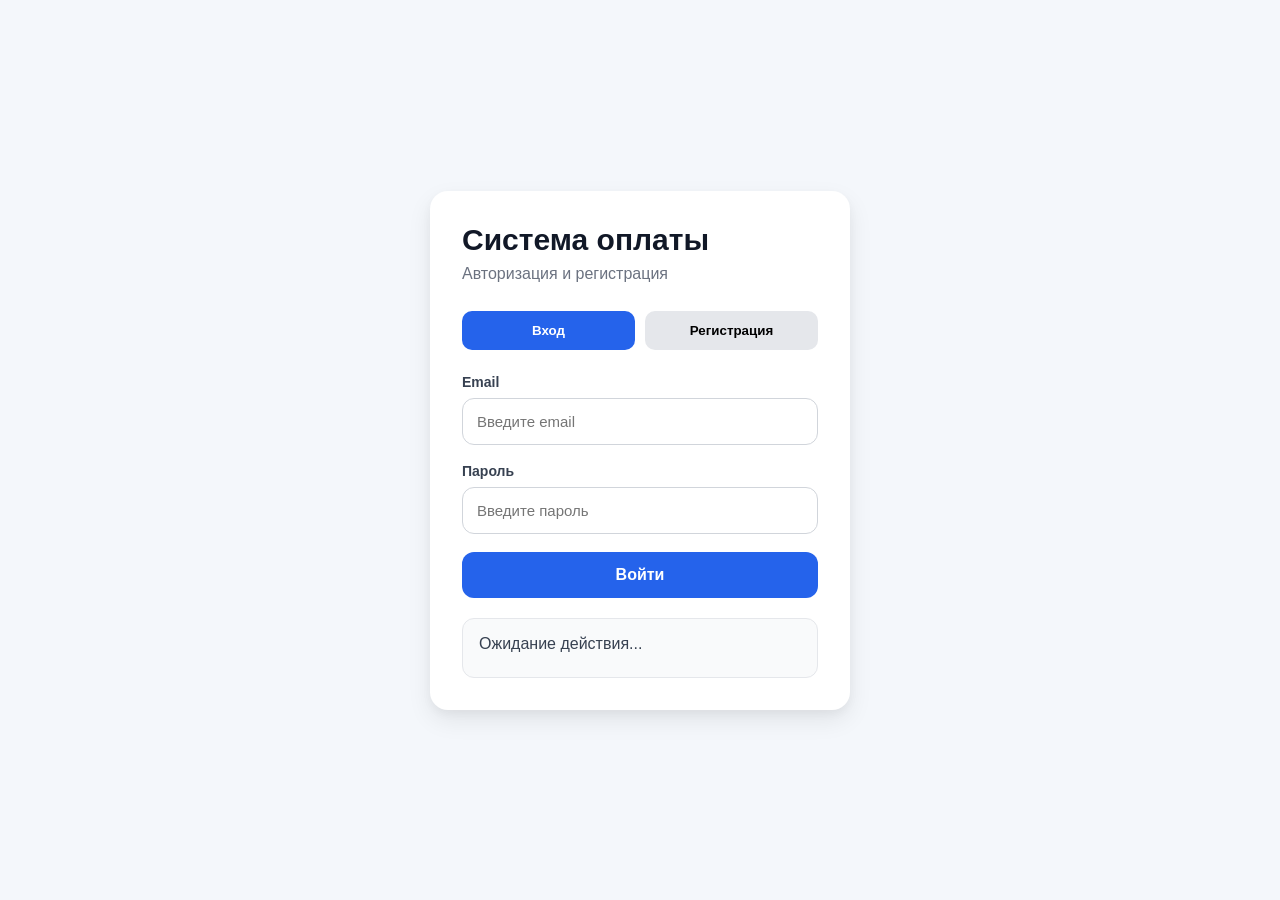
==== web/html/auth.html @ 6a798629 "alpha_UserPatch_11_05_2026" ====
<!DOCTYPE html>
<html lang="ru">
<head>
    <meta charset="UTF-8">
    <meta name="viewport" content="width=device-width, initial-scale=1.0">
    <link rel="stylesheet" href="../css/auth.css">
    <title>Авторизация</title>

    
</head>
<body>

<div class="auth-container">

    <div class="auth-card">

        <h1 class="title">
            Система оплаты
        </h1>

        <p class="subtitle">
            Авторизация и регистрация
        </p>

        <div class="tabs">
            <button id="loginTab" class="tab-btn active">
                Вход
            </button>

            <button id="registerTab" class="tab-btn">
                Регистрация
            </button>
        </div>

        <!-- LOGIN -->

        <form id="loginForm">

            <div class="form-group">
                <label>Email</label>

                <input
                    type="email"
                    id="loginEmail"
                    placeholder="Введите email"
                    required
                />
            </div>

            <div class="form-group">
                <label>Пароль</label>

                <input
                    type="password"
                    id="loginPassword"
                    placeholder="Введите пароль"
                    required
                />
            </div>

            <button class="submit-btn" type="submit">
                Войти
            </button>

        </form>

        <!-- REGISTER -->

        <form id="registerForm" class="hidden">

            <div class="form-group">
                <label>Email</label>

                <input
                    type="email"
                    id="registerEmail"
                    placeholder="Введите email"
                    required
                />
            </div>

            <div class="form-group">
                <label>Пароль</label>

                <input
                    type="password"
                    id="registerPassword"
                    placeholder="Введите пароль"
                    required
                />
            </div>

            <div class="form-group">
                <label>Подтверждение пароля</label>

                <input
                    type="password"
                    id="registerConfirmPassword"
                    placeholder="Повторите пароль"
                    required
                />
            </div>

            <button class="submit-btn" type="submit">
                Зарегистрироваться
            </button>

        </form>

        <div class="result-box" id="result">
            Ожидание действия...
        </div>

    </div>

</div>

<script src="../js/auth.js">
</script>

</body>
</html>
---- web/css/auth.css ----
*{
            margin:0;
            padding:0;
            box-sizing:border-box;
        }

        body{
            font-family: Arial, Helvetica, sans-serif;
            background:#f4f7fb;

            min-height:100vh;

            display:flex;
            justify-content:center;
            align-items:center;

            padding:20px;
        }

        .auth-container{
            width:100%;
            max-width:420px;
        }

        .auth-card{
            background:white;

            border-radius:18px;

            padding:32px;

            box-shadow:
                0 10px 25px rgba(0,0,0,0.08),
                0 4px 10px rgba(0,0,0,0.04);
        }

        .title{
            font-size:30px;
            font-weight:bold;

            color:#111827;

            margin-bottom:8px;
        }

        .subtitle{
            color:#6b7280;

            margin-bottom:28px;
        }

        .tabs{
            display:flex;
            gap:10px;

            margin-bottom:24px;
        }

        .tab-btn{
            flex:1;

            border:none;

            padding:12px;

            border-radius:10px;

            cursor:pointer;

            font-weight:bold;

            background:#e5e7eb;

            transition:0.2s;
        }

        .tab-btn.active{
            background:#2563eb;
            color:white;
        }

        .form-group{
            margin-bottom:18px;
        }

        label{
            display:block;

            margin-bottom:8px;

            font-size:14px;
            font-weight:600;

            color:#374151;
        }

        input{
            width:100%;

            padding:14px;

            border-radius:12px;

            border:1px solid #d1d5db;

            font-size:15px;

            transition:0.2s;
        }

        input:focus{
            outline:none;

            border-color:#2563eb;

            box-shadow:0 0 0 3px rgba(37,99,235,0.15);
        }

        .submit-btn{
            width:100%;

            border:none;

            background:#2563eb;
            color:white;

            padding:14px;

            border-radius:12px;

            font-size:16px;
            font-weight:bold;

            cursor:pointer;

            transition:0.2s;
        }

        .submit-btn:hover{
            background:#1d4ed8;
        }

        .result-box{
            margin-top:20px;

            padding:16px;

            border-radius:12px;

            background:#f9fafb;

            border:1px solid #e5e7eb;

            color:#374151;

            min-height:60px;
        }

        .hidden{
            display:none;
        }
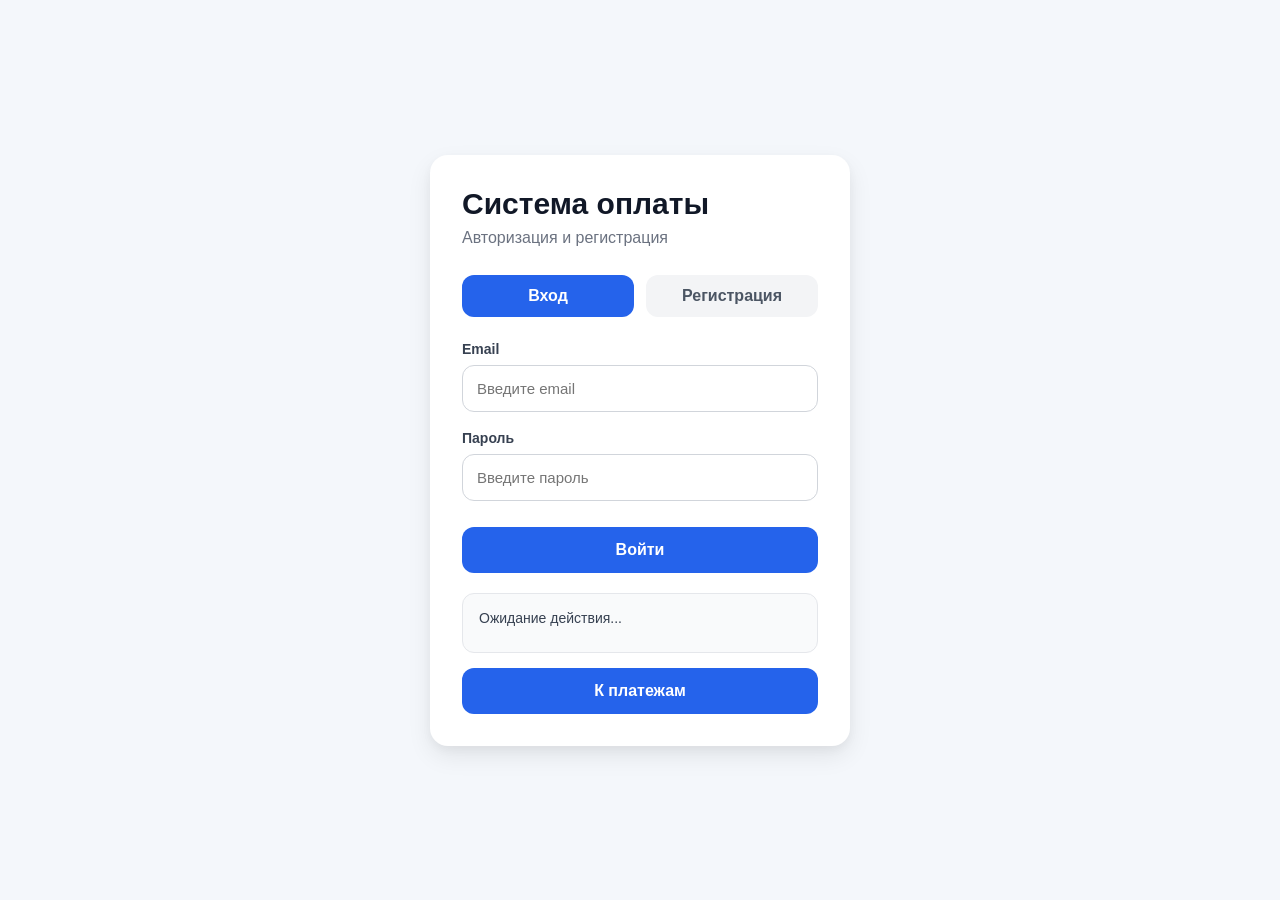
==== commit afff28aa: "beta_BigFix_PreReleaseVersion_16_05_2026" ====
--- a/web/html/auth.html
+++ b/web/html/auth.html
@@ -110,6 +110,11 @@
         <div class="result-box" id="result">
             Ожидание действия...
         </div>
+     
+	<button class="return-btn" type="button">
+    	К платежам
+	</button>
+	
 
     </div>
 
--- a/web/css/auth.css
+++ b/web/css/auth.css
@@ -49,31 +49,19 @@
 
             margin-bottom:28px;
         }
-
-        .tabs{
-            display:flex;
-            gap:10px;
-
-            margin-bottom:24px;
-        }
-
-        .tab-btn{
-            flex:1;
-
-            border:none;
-
-            padding:12px;
-
-            border-radius:10px;
-
-            cursor:pointer;
-
-            font-weight:bold;
-
-            background:#e5e7eb;
-
-            transition:0.2s;
-        }
+.status-unknown {
+    font-size: 24px;
+    animation: pulse 2s infinite;
+}
+
+@keyframes pulse {
+    0% { opacity: 0.5; }
+    50% { opacity: 1; }
+    100% { opacity: 0.5; }
+}
+
+
+
 
         .tab-btn.active{
             background:#2563eb;
@@ -94,7 +82,123 @@
 
             color:#374151;
         }
-
+.tabs {
+    display: flex;
+    gap: 12px;
+    margin-bottom: 24px;
+}
+
+.tab-btn {
+    flex: 1;
+    padding: 12px;
+    border: none;
+    background: #f3f4f6;
+    color: #4b5563;
+    border-radius: 12px;
+    font-size: 16px;
+    font-weight: 600;
+    cursor: pointer;
+    transition: all 0.2s ease;
+}
+
+.tab-btn:hover {
+    background: #e5e7eb;
+}
+
+.tab-btn.active {
+    background: #2563eb;
+    color: white;
+}
+
+.tab-btn.active:hover {
+    background: #1d4ed8;
+}
+
+.form-group {
+    margin-bottom: 18px;
+}
+
+label {
+    display: block;
+    margin-bottom: 8px;
+    font-size: 14px;
+    font-weight: 600;
+    color: #374151;
+}
+
+input {
+    width: 100%;
+    padding: 14px;
+    border-radius: 12px;
+    border: 1px solid #d1d5db;
+    font-size: 15px;
+    transition: 0.2s;
+}
+
+input:focus {
+    outline: none;
+    border-color: #2563eb;
+    box-shadow: 0 0 0 3px rgba(37,99,235,0.15);
+}
+
+.submit-btn {
+    width: 100%;
+    border: none;
+    background: #2563eb;
+    color: white;
+    padding: 14px;
+    border-radius: 12px;
+    font-size: 16px;
+    font-weight: bold;
+    cursor: pointer;
+    transition: all 0.2s ease;
+    margin-top: 8px;
+}
+
+.submit-btn:hover {
+    background: #1d4ed8;
+    transform: translateY(-1px);
+    box-shadow: 0 4px 12px rgba(37,99,235,0.2);
+}
+
+.submit-btn:active {
+    transform: translateY(0);
+}
+
+.return-btn {
+    width: 100%;
+    border: none;
+    margin-top: 15px;
+    background: #10b981;
+    color: white;
+    padding: 14px;
+    border-radius: 12px;
+    font-size: 16px;
+    font-weight: bold;
+    cursor: pointer;
+    transition: all 0.2s ease;
+}
+
+.return-btn:hover {
+    background: #059669;
+    transform: translateY(-1px);
+    box-shadow: 0 4px 12px rgba(16,185,129,0.2);
+}
+
+.return-btn:active {
+    transform: translateY(0);
+}
+
+.result-box {
+    margin-top: 20px;
+    padding: 16px;
+    border-radius: 12px;
+    background: #f9fafb;
+    border: 1px solid #e5e7eb;
+    color: #374151;
+    min-height: 60px;
+    font-size: 14px;
+}
         input{
             width:100%;
 
@@ -140,7 +244,31 @@
         .submit-btn:hover{
             background:#1d4ed8;
         }
-
+.return-btn{
+            width:100%;
+
+            border:none;
+	
+	    margin-up: 15px;
+            background:#2563eb;
+            color:white;
+
+            padding:14px;
+
+            border-radius:12px;
+
+            font-size:16px;
+            font-weight:bold;
+	    font-color:#FFFFFF;
+
+            cursor:pointer;
+
+            transition:0.2s;
+        }
+
+        .return-btn:hover{
+            background:#1d4ed8;
+        }
         .result-box{
             margin-top:20px;
 
